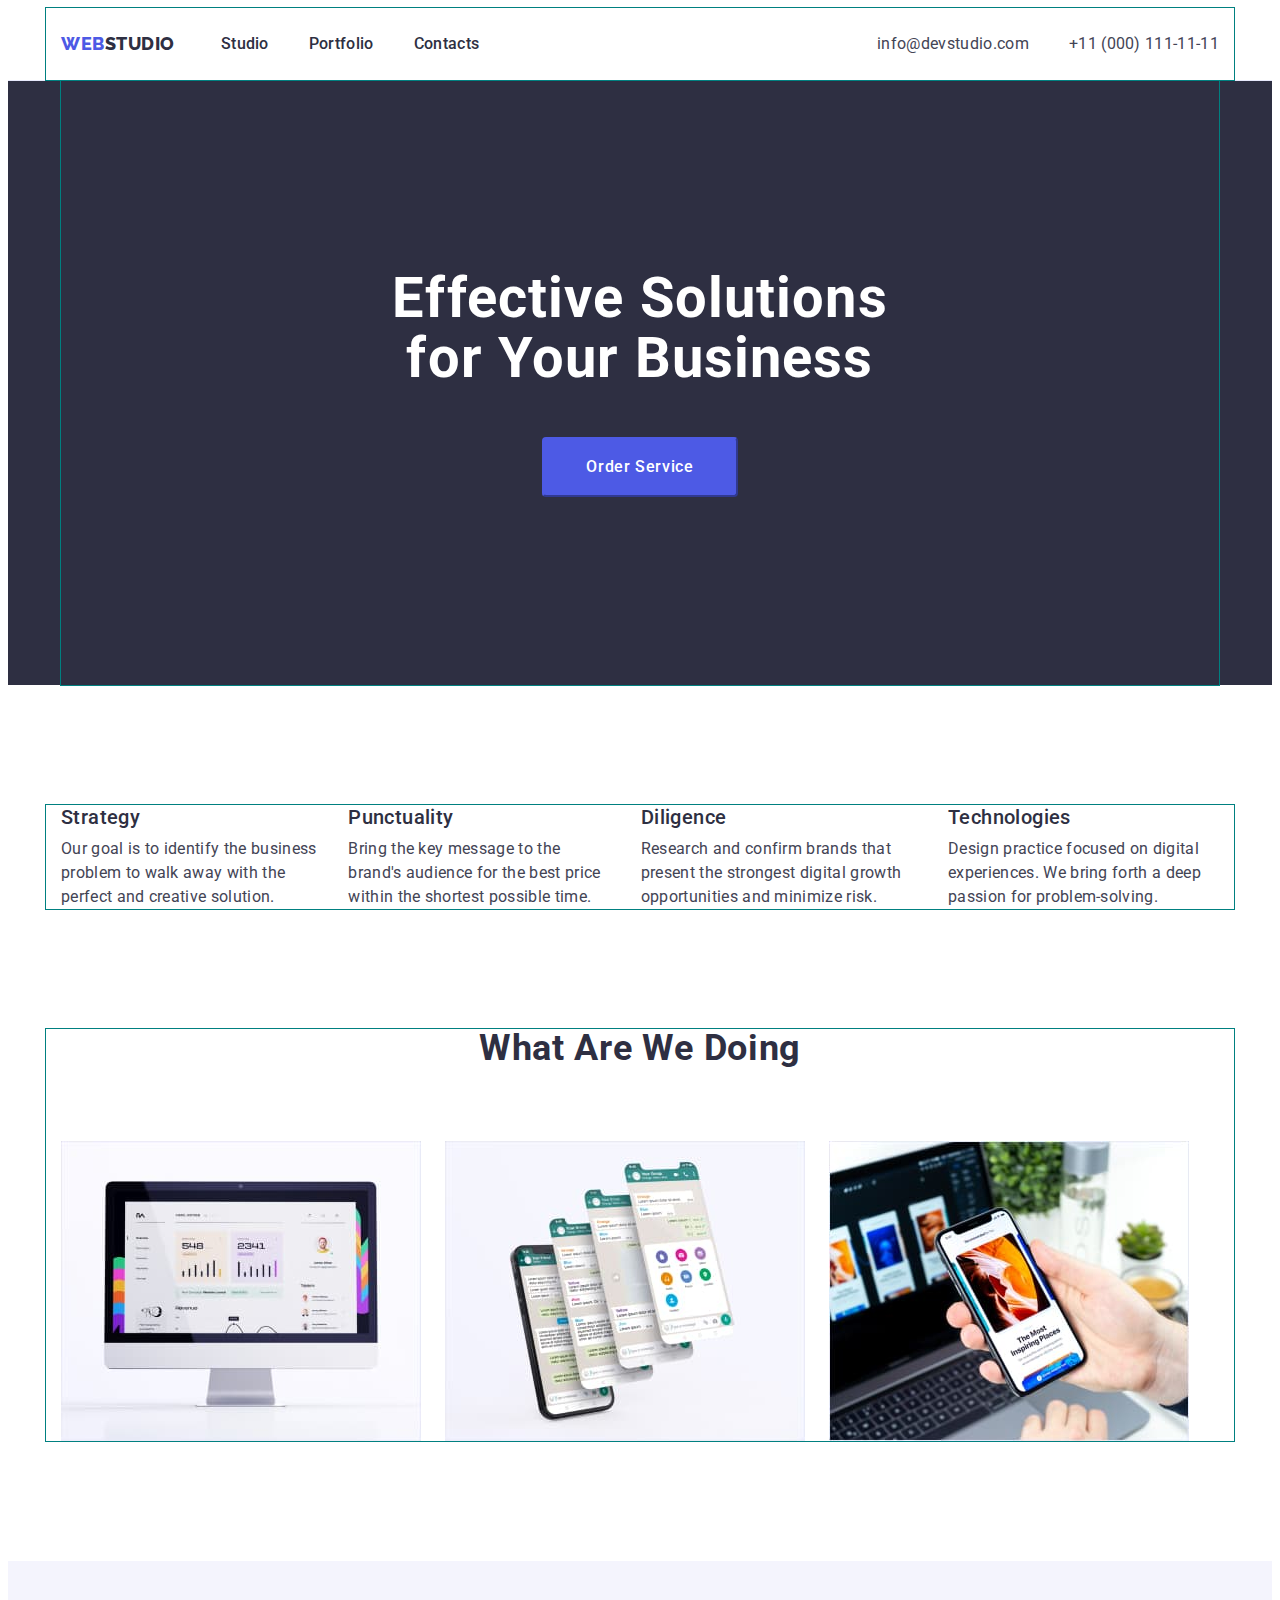
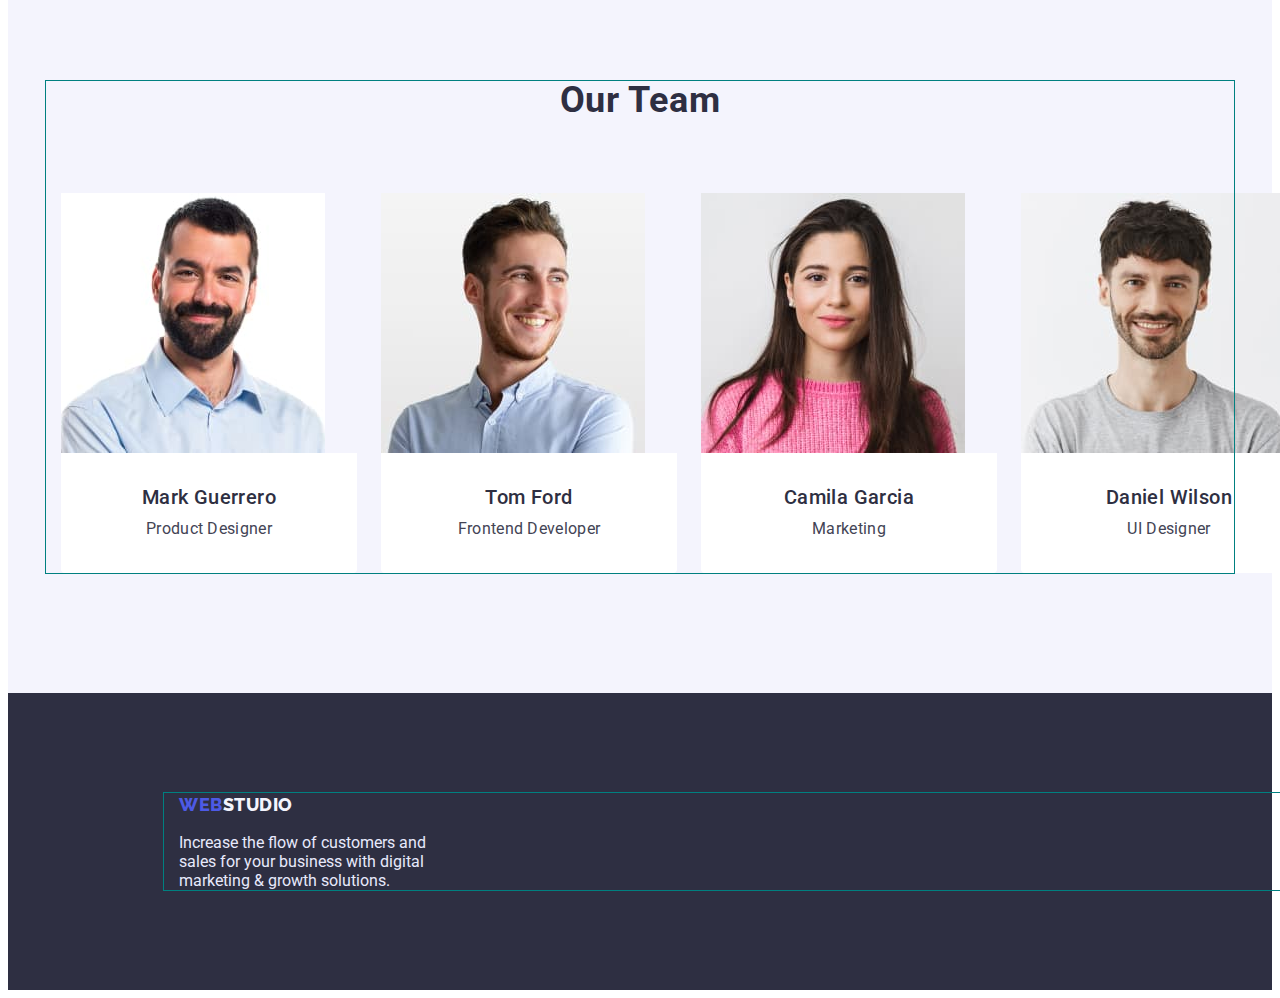
==== index.html @ 3bbf680b "Initial commit" ====
<!DOCTYPE html>
<html lang="en">
	<head>
		<meta charset="UTF-8" />
		<meta http-equiv="X-UA-Compatible" content="IE=edge" />
		<meta name="viewport" content="width=device-width, initial-scale=1.0" />
		<title>WebStudio</title>
		<link rel="preconnect" href="https://fonts.googleapis.com" />
		<link rel="preconnect" href="https://fonts.gstatic.com" crossorigin />
		<link
			href="https://fonts.googleapis.com/css2?family=Raleway:wght@800&family=Roboto:wght@400;500;700;900&display=swap"
			rel="stylesheet"
		/>
		<link
			rel="stylesheet"
			href="https://cdnjs.cloudflare.com/ajax/libs/modern-normalize/1.1.0/modern-normalize.min.css"
			integrity="sha512-wpPYUAdjBVSE4KJnH1VR1HeZfpl1ub8YT/NKx4PuQ5NmX2tKuGu6U/JRp5y+Y8XG2tV+wKQpNHVUX03MfMFn9Q=="
			crossorigin="anonymous"
			referrerpolicy="no-referrer"
		/>
		<link rel="stylesheet" href="./css/styles.css" />
	</head>
	<body>
		<header class="header">
			<div class="container header-content">
				<nav class="header-navigation">
					<a href="./index.html" class="header-logo link logo"><span>Web</span>Studio</a>
					<ul class="header-list list">
						<li class="header-item"><a href="" class="header-link link">Studio</a></li>
						<li class="header-item"><a href="./portfolio.html" class="header-link link">Portfolio</a></li>
						<li class="header-item"><a href="" class="header-link link">Contacts</a></li>
					</ul>
				</nav>

				<!-- Contacts -->
				<address class="header-adress">
					<ul class="header-adress-list list">
						<li><a href="mailto:info@devstudio.com" class="header-mail link">info@devstudio.com</a></li>

						<li><a href="tel:+110001111111" class="header-tel link">+11 (000) 111-11-11</a></li>
					</ul>
				</address>
			</div>
		</header>

		<main>
			<!-- Hero section-->
			<section class="hero">
				<div class="container hero-content">
					<h1 class="hero-title">Effective Solutions for Your Business</h1>
					<button type="button" class="hero-btn btn">Order Service</button>
				</div>
			</section>

			<!-- Our advantages -->

			<section class="advantages section">
				<div class="container">
					<h2 class="visually-hidden">Advantages</h2>
					<ul class="advantages-list list">
						<li class="advantages-item">
							<h3 class="advantages-title title">Strategy</h3>
							<p class="advantages-subtitle subtitle">
								Our goal is to identify the business problem to walk away with the perfect and creative solution.
							</p>
						</li>
						<li class="advantages-item">
							<h3 class="advantages-title title">Punctuality</h3>
							<p class="advantages-subtitle subtitle">
								Bring the key message to the brand's audience for the best price within the shortest possible time.
							</p>
						</li>
						<li class="advantages-item">
							<h3 class="advantages-title title">Diligence</h3>
							<p class="advantages-subtitle subtitle">
								Research and confirm brands that present the strongest digital growth opportunities and minimize risk.
							</p>
						</li>
						<li class="advantages-item">
							<h3 class="advantages-title title">Technologies</h3>
							<p class="advantages-subtitle subtitle subtitle">
								Design practice focused on digital experiences. We bring forth a deep passion for problem-solving.
							</p>
						</li>
					</ul>
				</div>
			</section>

			<!-- What are we doing -->
			<section class="services section">
				<div class="container">
					<h2 class="services-title">What are we doing</h2>
					<ul class="services-list list">
						<li class="services-item">
							<img src="./images/img1.jpg" alt="computer photo" width="360" />
						</li>
						<li class="services-item">
							<img src="./images/img2.jpg" alt="smartphone photo" width="360" />
						</li>
						<li class="services-item">
							<img src="./images/img3.jpg" alt="smartphone and komputer" width="360" />
						</li>
					</ul>
				</div>
			</section>
			<!-- Our team -->
			<section class="team section">
				<div class="container">
					<h2 class="team-title">Our Team</h2>
					<ul class="team-list list">
						<li class="team-item">
							<img src="./images/img4.jpg" alt="Mark Guerrero" width="264" />

							<div class="team-content">
								<h3 class="team-name title">Mark Guerrero</h3>
								<p class="team-post subtitle">Product Designer</p>
							</div>
						</li>
						<li class="team-item">
							<img src="./images/img5.jpg" alt="Tom Ford" width="264" />
							<div class="team-content">
								<h3 class="team-name title">Tom Ford</h3>
								<p class="team-post subtitle">Frontend Developer</p></div
							>
						</li>
						<li class="team-item">
							<img src="./images/img6.jpg" alt="Camila Garcia" width="264" />
							<div class="team-content">
								<h3 class="team-name title">Camila Garcia</h3>
								<p class="team-post subtitle">Marketing</p></div
							>
						</li>
						<li class="team-item">
							<img src="./images/img7.jpg" alt="Daniel Wilson" width="264" />
							<div class="team-content">
								<h3 class="team-name title">Daniel Wilson</h3>
								<p class="team-post subtitle">UI Designer</p></div
							>
						</li>
					</ul>
				</div>
			</section>
		</main>
		<footer class="footer">
			<div class="container">
				<div class="footer-content">
					<a href="./index.html" class="footer-logo link logo"><span>Web</span>Studio</a>
					<p class="footer-text">
						Increase the flow of customers and sales for your business with digital marketing & growth solutions.
					</p>
				</div>
			</div>
		</footer>
	</body>
</html>
---- css/styles.css ----
:root {
	--main-title-color: #2e2f42;
	--main-accent-color: #404bbf;
	--secondary-accent-color: #4d5ae5;
	--background-color-gray: #2e2f42;
	--secondary-title-color: #2e2f42;
	--main-color-hero: #ffffff;
	--background-btn: #e7e9fc;
	--section-team-background: #f4f4fd;
	--footer-logo: #f4f4fd;
	--footer-text: #e7e9fc;
	--btn-hover-focus: #ffffff;
	--background-btn-filtr: #f4f4fd;
	--border-portfolio-items: #e7e9fc;
}
h1,
h2,
h3,
h4,
h5,
h6,
p {
	margin: 0;
}
ul {
	margin: 0;
	padding: 0;
}
img {
	display: block;
	max-width: 100%;
	height: auto;
}
body {
	font-family: "Roboto", sans-serif;
	font-size: 16px;
	color: #434455;
}

/* ----------------------------Common classes--------------------------- */

.container {
	width: 1158px;
	margin: 0 auto;
	padding: 0 15px;
	outline: 1px solid teal;
}
.section {
	padding: 120px 0;
}
.list {
	list-style: none;
}
.link {
	text-decoration: none;
}
.btn {
	cursor: pointer;
	font-family: inherit;
	font-size: 16px;
	font-weight: 500;
	line-height: 1.5;
	letter-spacing: 0.04em;
}
.logo {
	font-family: "Raleway", sans-serif;
	font-weight: 800;
	font-size: 18px;
	line-height: 1.33;
	letter-spacing: 0.03em;
	text-transform: uppercase;
}
.title {
	font-weight: 500;
	font-size: 20px;
	line-height: 1.2;
	letter-spacing: 0.02em;
}
.visually-hidden {
	position: absolute;
	width: 1px;
	height: 1px;
	margin: -1px;
	border: 0;
	padding: 0;
	white-space: nowrap;
	clip-path: inset(100%);
	clip: rect(0 0 0 0);
	overflow: hidden;
}
.subtitle {
	line-height: 1.5;
	letter-spacing: 0.02em;
}

/* ----------------------------------------------------------------Studio---------------------------------------------------------------- */

/* ----------------------------Header--------------------------- */
.header {
	border-bottom: 1px solid var(--footer-text);
}
.header-content {
	display: flex;
	align-items: center;
}
.header-navigation {
	display: flex;
	align-items: center;

	font-weight: 500;
	line-height: 1.5;
	letter-spacing: 0.02em;
	color: var(--secondary-title-color);
}
.header-logo {
	margin-right: 46px;

	color: var(--secondary-title-color);
}
.header-logo > span {
	color: var(--secondary-accent-color);
}
.header-list {
	display: flex;
	gap: 40px;
}
.header-item {
	padding: 24px 0;
}
.header-link {
	padding: 24px 0;

	font-weight: 500;
	line-height: 1.5;
	letter-spacing: 0.02em;
	color: var(--secondary-title-color);
}
.header-link:hover,
.header-link:focus {
	color: var(--main-accent-color);
}
.header-adress {
	margin-left: auto;
}
.header-adress-list {
	display: flex;
}
.header-mail {
	margin-right: 40px;
}
.header-mail,
.header-tel {
	font-style: normal;
	line-height: 1.5;
	letter-spacing: 0.02em;
	color: inherit;
}
.header-mail:hover,
.header-mail:focus {
	color: var(--main-accent-color);
}
.header-tel:hover,
.header-tel:focus {
	color: var(--main-accent-color);
}
.header-tel {
}

/* ----------------------------Hero--------------------------- */

.hero {
	background-color: var(--background-color-gray);
	text-align: center;
}
.hero-content {
	padding: 188px 0 188px;
}
.hero-title {
	width: 496px;
	margin: 0 auto 48px;

	font-weight: 700;
	font-size: 56px;
	line-height: 1.07;
	letter-spacing: 0.02em;
	color: var(--main-color-hero);
}
.hero-btn {
	min-width: 169px;
	padding: 16px 42px;
	border-radius: 4px;
	border-color: var(--secondary-accent-color);

	color: var(--main-color-hero);
	background-color: var(--secondary-accent-color);
}
.hero-btn:hover,
.hero-btn:focus {
	background-color: var(--main-accent-color);
	border-color: var(--main-accent-color);
}

/* ----------------------------Our advantages--------------------------- */

.advantages {
}
.advantages-list {
	display: flex;
}
.advantages-item {
	width: calc((100% -72px) / 4);
}
.advantages-item:not(:last-child) {
	margin-right: 24px;
}
.advantages-title {
	margin-bottom: 8px;

	color: var(--main-title-color);
}
.advantages-subtitle {
}

/* ----------------------------What are we doiing--------------------------- */

.services {
	padding-top: 0;
}
.services-title {
	margin-bottom: 72px;

	font-weight: 700;
	font-size: 36px;
	line-height: 1.11;
	text-align: center;
	letter-spacing: 0.02em;
	text-transform: capitalize;
	color: var(--main-title-color);
}
.services-list {
	display: flex;
}
.services-item {
	width: calc((100% -48px) / 3);
}
.services-item:not(:last-child) {
	margin-right: 24px;
}

/* ----------------------------Our team--------------------------- */

.team {
	background-color: var(--section-team-background);
}
.team-title {
	margin-bottom: 72px;

	font-weight: 700;
	font-size: 36px;
	line-height: 1.11;
	text-align: center;
	letter-spacing: 0.02em;
	text-transform: capitalize;
	color: var(--main-title-color);
}
.team-list {
	display: flex;
}
.team-item {
	width: calc((100% -72xp) / 4);
}
.team-item:not(:last-child) {
	margin-right: 24px;
}
.team-name {
	margin-bottom: 8px;

	color: var(--main-title-color);
}
.team-post {
}
.team-content {
	padding: 32px 16px;
	width: 264px;
	border-radius: 0px 0px 4px 4px;

	text-align: center;
	background-color: var(--main-color-hero);
}

/* ----------------------------Footer--------------------------- */

.footer {
	padding: 100px 156px;

	background: var(--background-color-gray);
}
.footer-text {
	max-width: 264px;

	color: var(--footer-text);
}
.footer-logo {
	display: block;
	margin-bottom: 16px;

	font-family: "Raleway", sans-serif;
	font-weight: 800;
	font-size: 18px;
	line-height: 1.33;
	letter-spacing: 0.03em;
	text-transform: uppercase;
	color: var(--footer-logo);
}
.footer-logo > span {
	color: var(--secondary-accent-color);
}

/* ----------------------------------------------------------------/Studio---------------------------------------------------------------- */

/* ----------------------------------------------------------------Portfolio---------------------------------------------------------------- */

.portfolio {
	padding: 96px 0 120px;
}
.filtr-list {
	display: flex;
	margin-bottom: 72px;
	justify-content: center;
}
.filtr-item {
}
.filtr-item:not(:last-child) {
	margin-right: 24px;
}
.filtr-btn {
	padding: 12px 24px;
	border: 1px solid var(--background-btn);
	border-radius: 4px;

	color: var(--secondary-accent-color);
	background-color: var(--background-btn-filtr);
	border: 1px solid #e7e9fc;
	border-radius: 4px;
}
.filtr-btn:hover,
.filtr-btn:focus {
	border: 1px solid var(--main-accent-color);
	border-radius: 4px;

	color: var(--btn-hover-focus);
	background-color: var(--main-accent-color);
}
.portfolio-list {
	display: flex;
	flex-wrap: wrap;
}
.portfolio-list-kontent {
	padding: 32px 0 32px 16px;
	border: 1px solid var(--border-portfolio-items);
	border-top: none;
}
.portfolio-item {
	width: calc((100% - 48px) / 3);
}
.portfolio-item:not(:nth-child(3n)) {
	margin-right: 24px;
}
.portfolio-item:not(:nth-child(n + 7)) {
	margin-bottom: 48px;
}
.portfolio-title {
	color: var(--main-title-color);
	margin-bottom: 8px;
}
.portfolio-subtitle {
}
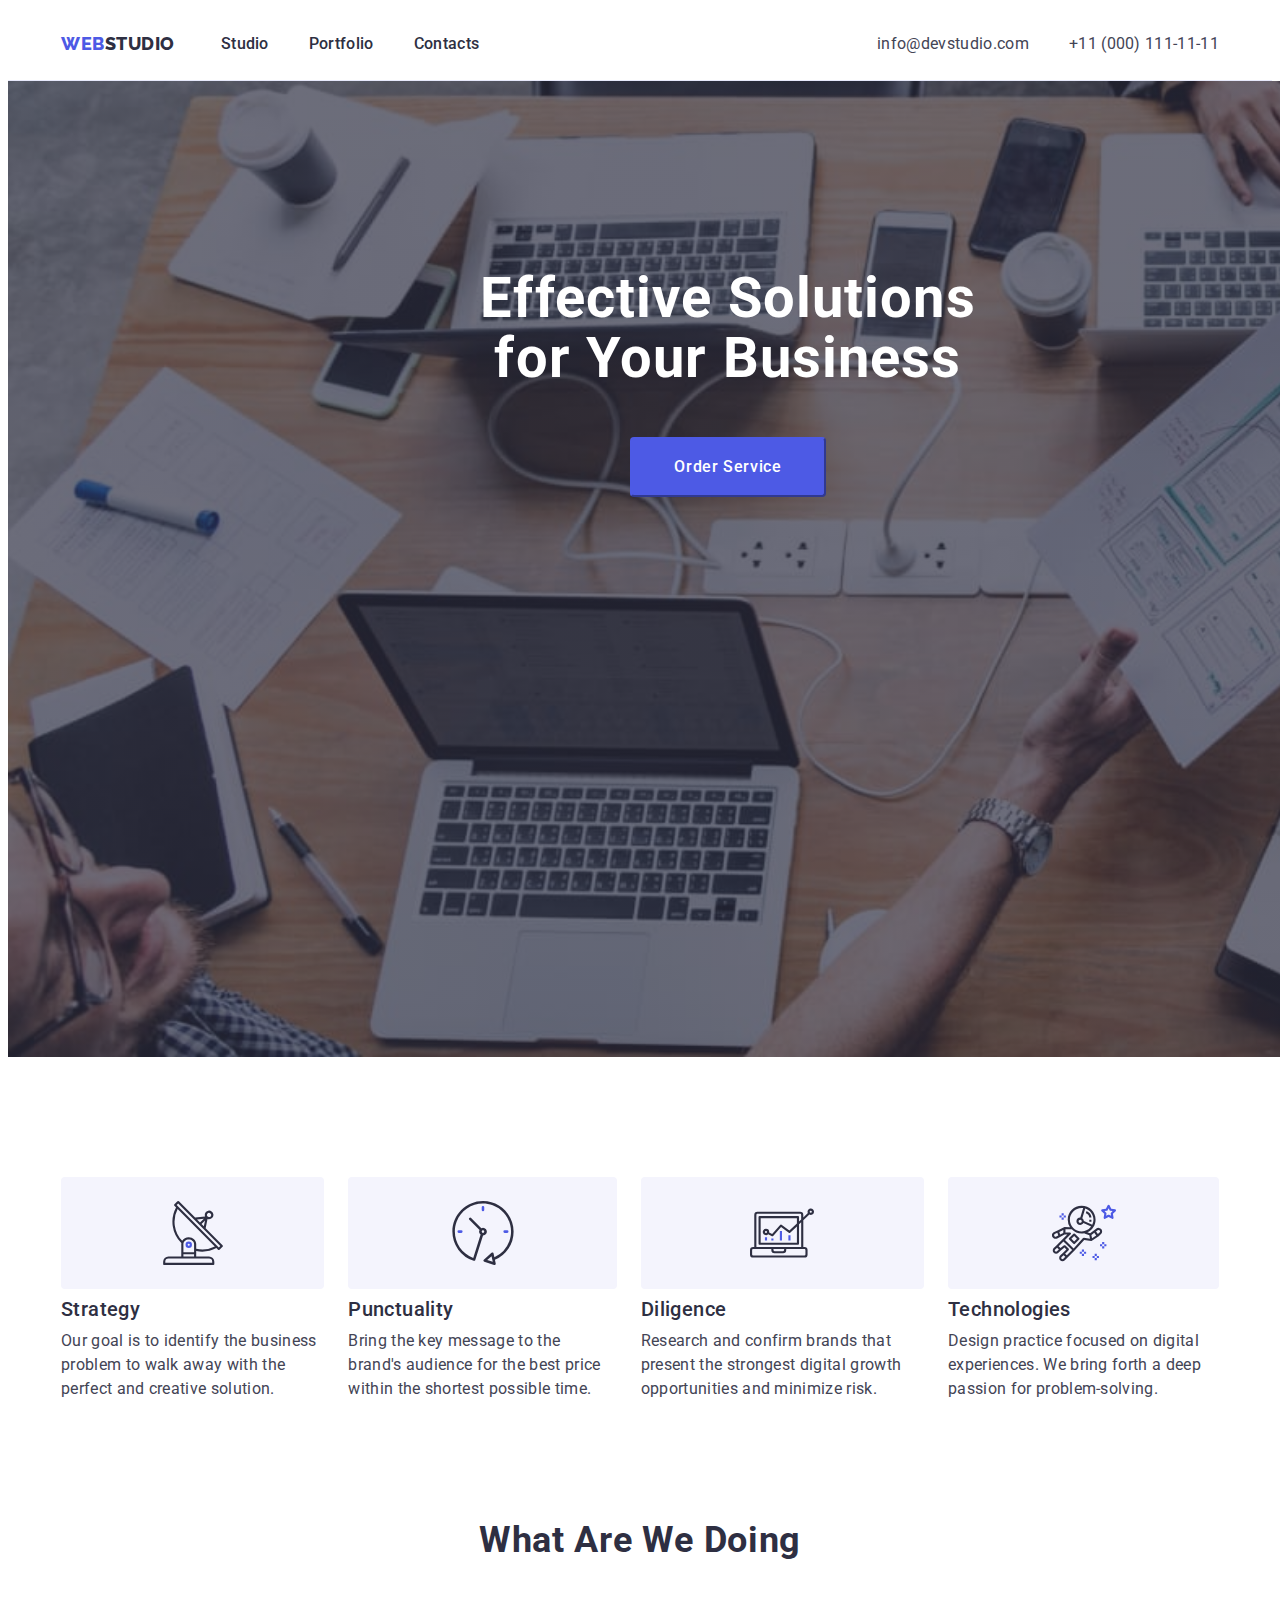
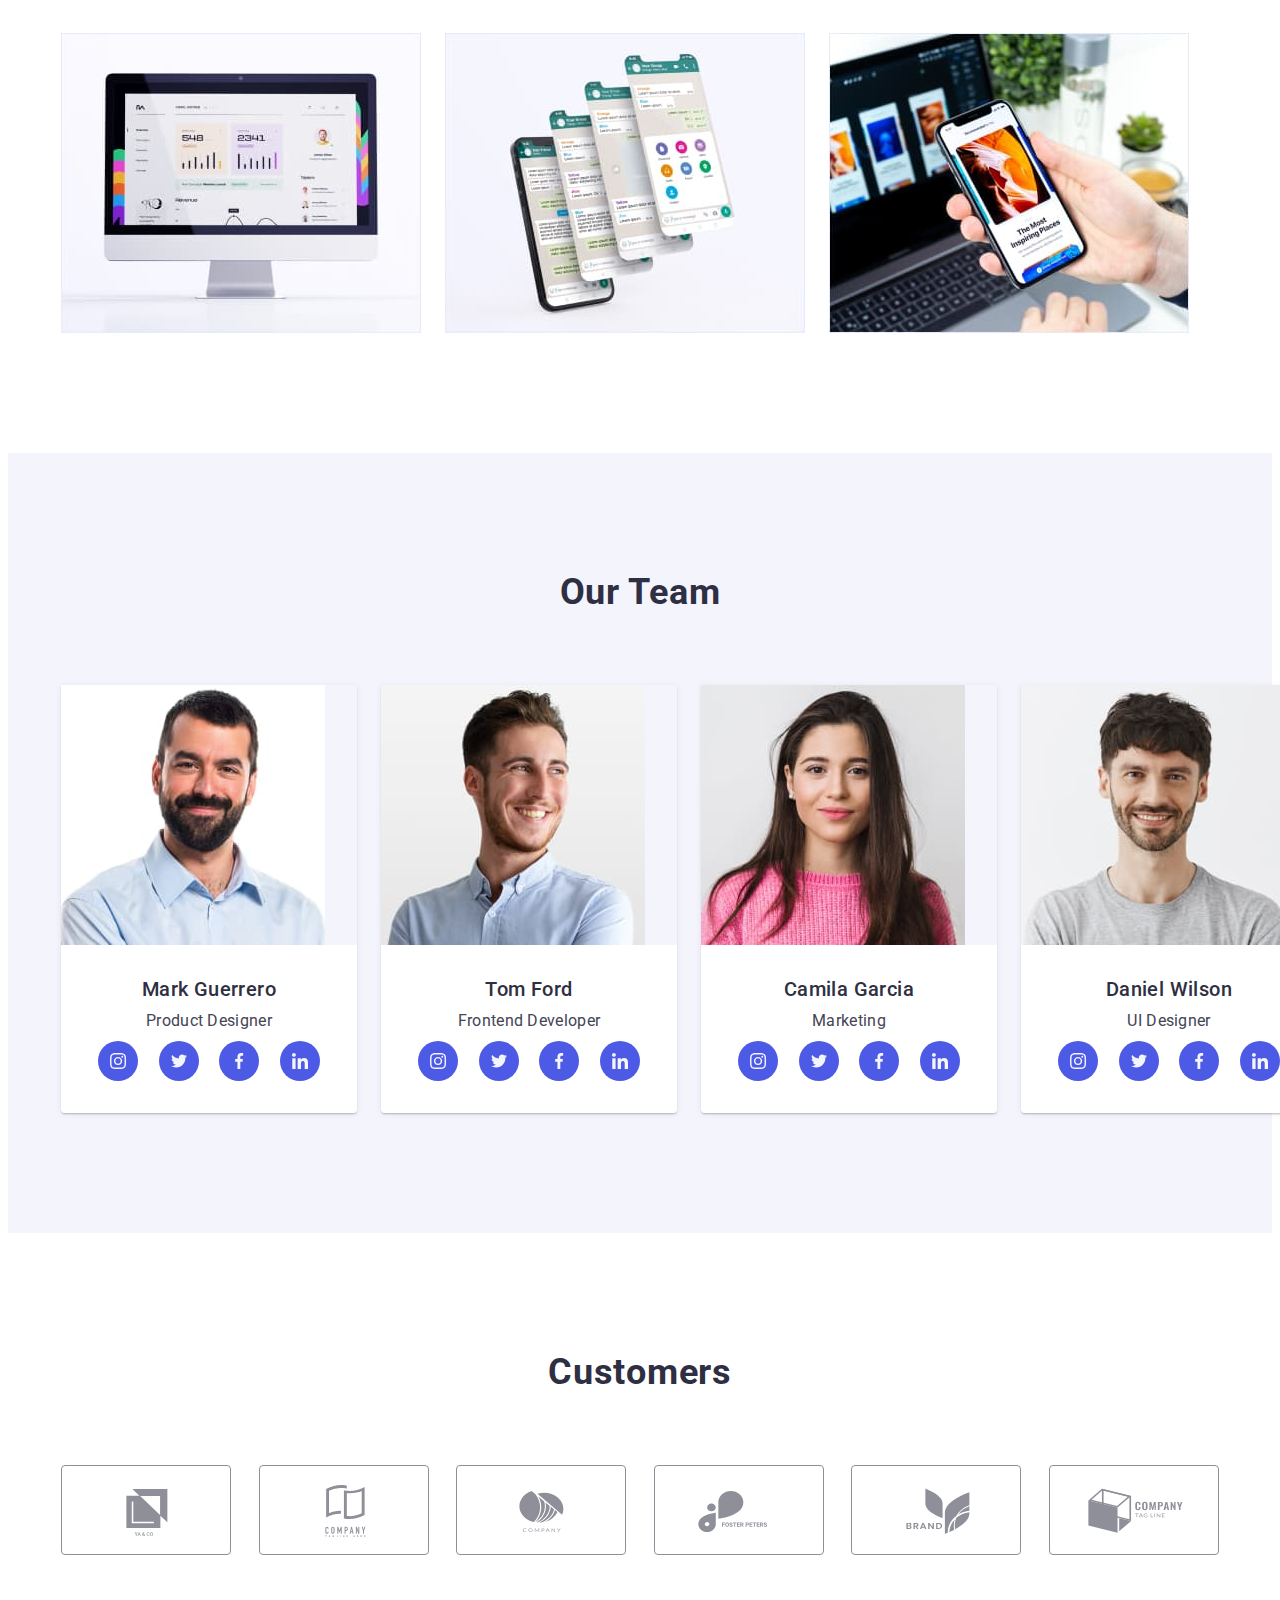
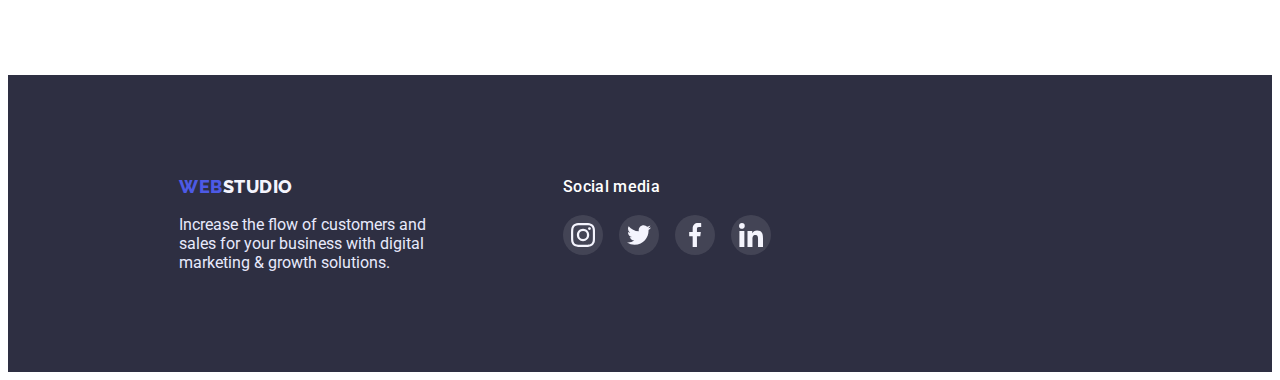
==== commit c1a971b0: "homework4 number1" ====
--- a/index.html
+++ b/index.html
@@ -59,24 +59,41 @@
 					<h2 class="visually-hidden">Advantages</h2>
 					<ul class="advantages-list list">
 						<li class="advantages-item">
+							<div class="advantages-content">
+								<svg class="advantages-icons">
+									<use href="./images/icons.svg#icon-antenna"></use>
+								</svg>
+							</div>
 							<h3 class="advantages-title title">Strategy</h3>
 							<p class="advantages-subtitle subtitle">
 								Our goal is to identify the business problem to walk away with the perfect and creative solution.
 							</p>
 						</li>
 						<li class="advantages-item">
+							<div class="advantages-content">
+								<svg class="advantages-icons">
+									<use href="./images/icons.svg#icon-clock"></use></svg
+							></div>
 							<h3 class="advantages-title title">Punctuality</h3>
 							<p class="advantages-subtitle subtitle">
 								Bring the key message to the brand's audience for the best price within the shortest possible time.
 							</p>
 						</li>
 						<li class="advantages-item">
+							<div class="advantages-content">
+								<svg class="advantages-icons">
+									<use href="./images/icons.svg#icon-diagram"></use></svg
+							></div>
 							<h3 class="advantages-title title">Diligence</h3>
 							<p class="advantages-subtitle subtitle">
 								Research and confirm brands that present the strongest digital growth opportunities and minimize risk.
 							</p>
 						</li>
 						<li class="advantages-item">
+							<div class="advantages-content">
+								<svg class="advantages-icons">
+									<use href="./images/icons.svg#icon-astronaut"></use></svg
+							></div>
 							<h3 class="advantages-title title">Technologies</h3>
 							<p class="advantages-subtitle subtitle subtitle">
 								Design practice focused on digital experiences. We bring forth a deep passion for problem-solving.
@@ -114,28 +131,187 @@
 							<div class="team-content">
 								<h3 class="team-name title">Mark Guerrero</h3>
 								<p class="team-post subtitle">Product Designer</p>
+								<div class="team-icons">
+									<ul class="social-media-list list">
+										<li
+											><a href="https://www.instagram.com/" class="team-bg-icons">
+												<svg class="social-media-item" width="16" height="16">
+													<use href="./images/icons.svg#icon-instagram"></use></svg
+											></a>
+										</li>
+										<li
+											><a href="https://twitter.com/" class="team-bg-icons">
+												<svg class="social-media-item" width="16" height="16">
+													<use href="./images/icons.svg#icon-twitter"></use></svg
+											></a>
+										</li>
+										<li
+											><a href="https://www.facebook.com/" class="team-bg-icons">
+												<svg class="social-media-item" width="16" height="16">
+													<use href="./images/icons.svg#icon-facebook"></use></svg
+											></a>
+										</li>
+										<li
+											><a href="https://www.linkedin.com/" class="team-bg-icons">
+												<svg class="social-media-item" width="16" height="16">
+													<use href="./images/icons.svg#icon-linkedin"></use></svg
+											></a>
+										</li>
+									</ul>
+								</div>
 							</div>
 						</li>
 						<li class="team-item">
 							<img src="./images/img5.jpg" alt="Tom Ford" width="264" />
 							<div class="team-content">
 								<h3 class="team-name title">Tom Ford</h3>
-								<p class="team-post subtitle">Frontend Developer</p></div
-							>
+								<p class="team-post subtitle">Frontend Developer</p
+								><div class="team-icons">
+									<ul class="social-media-list list">
+										<li
+											><a href="https://www.instagram.com/" class="team-bg-icons">
+												<svg class="social-media-item" width="16" height="16">
+													<use href="./images/icons.svg#icon-instagram"></use></svg
+											></a>
+										</li>
+										<li
+											><a href="https://twitter.com/" class="team-bg-icons">
+												<svg class="social-media-item" width="16" height="16">
+													<use href="./images/icons.svg#icon-twitter"></use></svg
+											></a>
+										</li>
+										<li
+											><a href="https://www.facebook.com/" class="team-bg-icons">
+												<svg class="social-media-item" width="16" height="16">
+													<use href="./images/icons.svg#icon-facebook"></use></svg
+											></a>
+										</li>
+										<li
+											><a href="https://www.linkedin.com/" class="team-bg-icons">
+												<svg class="social-media-item" width="16" height="16">
+													<use href="./images/icons.svg#icon-linkedin"></use></svg
+											></a>
+										</li>
+									</ul> </div
+							></div>
 						</li>
 						<li class="team-item">
 							<img src="./images/img6.jpg" alt="Camila Garcia" width="264" />
 							<div class="team-content">
 								<h3 class="team-name title">Camila Garcia</h3>
-								<p class="team-post subtitle">Marketing</p></div
-							>
+								<p class="team-post subtitle">Marketing</p
+								><div class="team-icons">
+									<ul class="social-media-list list">
+										<li
+											><a href="https://www.instagram.com/" class="team-bg-icons">
+												<svg class="social-media-item" width="16" height="16">
+													<use href="./images/icons.svg#icon-instagram"></use></svg
+											></a>
+										</li>
+										<li
+											><a href="https://twitter.com/" class="team-bg-icons">
+												<svg class="social-media-item" width="16" height="16">
+													<use href="./images/icons.svg#icon-twitter"></use></svg
+											></a>
+										</li>
+										<li
+											><a href="https://www.facebook.com/" class="team-bg-icons">
+												<svg class="social-media-item" width="16" height="16">
+													<use href="./images/icons.svg#icon-facebook"></use></svg
+											></a>
+										</li>
+										<li
+											><a href="https://www.linkedin.com/" class="team-bg-icons">
+												<svg class="social-media-item" width="16" height="16">
+													<use href="./images/icons.svg#icon-linkedin"></use></svg
+											></a>
+										</li>
+									</ul> </div
+							></div>
 						</li>
 						<li class="team-item">
 							<img src="./images/img7.jpg" alt="Daniel Wilson" width="264" />
 							<div class="team-content">
 								<h3 class="team-name title">Daniel Wilson</h3>
-								<p class="team-post subtitle">UI Designer</p></div
-							>
+								<p class="team-post subtitle">UI Designer</p
+								><div class="team-icons">
+									<ul class="social-media-list list">
+										<li
+											><a href="https://www.instagram.com/" class="team-bg-icons">
+												<svg class="social-media-item" width="16" height="16">
+													<use href="./images/icons.svg#icon-instagram"></use></svg
+											></a>
+										</li>
+										<li
+											><a href="https://twitter.com/" class="team-bg-icons">
+												<svg class="social-media-item" width="16" height="16">
+													<use href="./images/icons.svg#icon-twitter"></use></svg
+											></a>
+										</li>
+										<li
+											><a href="https://www.facebook.com/" class="team-bg-icons">
+												<svg class="social-media-item" width="16" height="16">
+													<use href="./images/icons.svg#icon-facebook"></use></svg
+											></a>
+										</li>
+										<li
+											><a href="https://www.linkedin.com/" class="team-bg-icons">
+												<svg class="social-media-item" width="16" height="16">
+													<use href="./images/icons.svg#icon-linkedin"></use></svg
+											></a>
+										</li>
+									</ul> </div
+							></div>
+						</li>
+					</ul>
+				</div>
+			</section>
+			<!-- Customers -->
+			<section class="section">
+				<div class="container">
+					<h2 class="clients-title">Customers</h2>
+					<ul class="cliets-list list">
+						<li class="clients-item">
+							<a href="/" class="clients-link link">
+								<svg class="clients-icon" width="41" height="47">
+									<use href="./images/icons.svg#icon-company1"></use>
+								</svg>
+							</a>
+						</li>
+						<li class="clients-item">
+							<a href="/" class="clients-link link">
+								<svg class="clients-icon" width="40" height="52">
+									<use href="./images/icons.svg#icon-company2"></use>
+								</svg>
+							</a>
+						</li>
+						<li class="clients-item">
+							<a href="/" class="clients-link link">
+								<svg class="clients-icon" width="44" height="41">
+									<use href="./images/icons.svg#icon-company3"></use>
+								</svg>
+							</a>
+						</li>
+						<li class="clients-item">
+							<a href="/" class="clients-link link">
+								<svg class="clients-icon" width="104" height="56">
+									<use href="./images/icons.svg#icon-company4"></use>
+								</svg>
+							</a>
+						</li>
+						<li class="clients-item">
+							<a href="/" class="clients-link link">
+								<svg class="clients-icon" width="63" height="45">
+									<use href="./images/icons.svg#icon-company5"></use>
+								</svg>
+							</a>
+						</li>
+						<li class="clients-item">
+							<a href="/" class="clients-link link">
+								<svg class="clients-icon" width="94" height="45">
+									<use href="./images/icons.svg#icon-company6"></use>
+								</svg>
+							</a>
 						</li>
 					</ul>
 				</div>
@@ -144,10 +320,44 @@
 		<footer class="footer">
 			<div class="container">
 				<div class="footer-content">
-					<a href="./index.html" class="footer-logo link logo"><span>Web</span>Studio</a>
-					<p class="footer-text">
-						Increase the flow of customers and sales for your business with digital marketing & growth solutions.
-					</p>
+					<div
+						><a href="./index.html" class="footer-logo link logo"><span>Web</span>Studio</a>
+						<p class="footer-text">
+							Increase the flow of customers and sales for your business with digital marketing & growth solutions.
+						</p>
+					</div>
+					<div class="footer-social-media"
+						><h2 class="footer-title">Social media</h2>
+						<ul class="footer-icons-list list">
+							<li class="footer-item">
+								<a href="https://www.instagram.com/" class="footer-link">
+									<svg class="social-media-item" width="24" height="24">
+										<use href="./images/icons.svg#icon-instagram"></use>
+									</svg>
+								</a>
+							</li>
+							<li>
+								<a href="https://twitter.com/" class="footer-link">
+									<svg class="social-media-item" width="24" height="24">
+										<use href="./images/icons.svg#icon-twitter"></use>
+									</svg>
+								</a>
+							</li>
+							<li class="footer-item">
+								<a href="https://www.facebook.com/" class="footer-link">
+									<svg class="social-media-item" width="24" height="24">
+										<use href="./images/icons.svg#icon-facebook"></use>
+									</svg>
+								</a>
+							</li>
+							<li class="footer-item">
+								<a href="https://www.linkedin.com/" class="footer-link">
+									<svg class="social-media-item" width="24" height="24">
+										<use href="./images/icons.svg#icon-linkedin"></use>
+									</svg>
+								</a>
+							</li> </ul
+					></div>
 				</div>
 			</div>
 		</footer>
--- a/css/styles.css
+++ b/css/styles.css
@@ -12,6 +12,9 @@
 	--btn-hover-focus: #ffffff;
 	--background-btn-filtr: #f4f4fd;
 	--border-portfolio-items: #e7e9fc;
+	--icons-color: #8e8f99;
+	--bg-icons-footer: rgba(255, 255, 255, 0.1);
+	--bg-hover-icons-footer: #31d0aa;
 }
 h1,
 h2,
@@ -43,7 +46,7 @@
 	width: 1158px;
 	margin: 0 auto;
 	padding: 0 15px;
-	outline: 1px solid teal;
+	/* outline: 1px solid teal; */
 }
 .section {
 	padding: 120px 0;
@@ -62,6 +65,7 @@
 	line-height: 1.5;
 	letter-spacing: 0.04em;
 }
+
 .logo {
 	font-family: "Raleway", sans-serif;
 	font-weight: 800;
@@ -169,11 +173,17 @@
 /* ----------------------------Hero--------------------------- */
 
 .hero {
-	background-color: var(--background-color-gray);
 	text-align: center;
 }
 .hero-content {
+	background-color: rgba(46, 47, 66, 0.7);
 	padding: 188px 0 188px;
+	background-image: linear-gradient(to right, rgba(46, 47, 66, 0.7), rgba(46, 47, 66, 0.7)), url(../images/bg-hero.jpg);
+
+	background-repeat: no-repeat;
+	width: 1440px;
+	background-size: cover;
+	height: 600px;
 }
 .hero-title {
 	width: 496px;
@@ -220,6 +230,22 @@
 }
 .advantages-subtitle {
 }
+.advantages-content {
+	display: flex;
+	justify-content: center;
+	align-items: center;
+	background: var(--section-team-background);
+	border-radius: 4px;
+	margin-bottom: 8px;
+	/* padding: 24px 100px; */
+
+	height: 112px;
+}
+
+.advantages-icons {
+	width: 64px;
+	height: 64px;
+}
 
 /* ----------------------------What are we doiing--------------------------- */
 
@@ -267,6 +293,8 @@
 	display: flex;
 }
 .team-item {
+	border-radius: 0px 0px 4px 4px;
+	box-shadow: 0px 1px 6px rgba(46, 47, 66, 0.08), 0px 1px 1px rgba(46, 47, 66, 0.16), 0px 2px 1px rgba(46, 47, 66, 0.08);
 	width: calc((100% -72xp) / 4);
 }
 .team-item:not(:last-child) {
@@ -278,6 +306,7 @@
 	color: var(--main-title-color);
 }
 .team-post {
+	margin-bottom: 8px;
 }
 .team-content {
 	padding: 32px 16px;
@@ -286,6 +315,70 @@
 
 	text-align: center;
 	background-color: var(--main-color-hero);
+}
+.social-media-list {
+	display: flex;
+	justify-content: space-evenly;
+}
+
+.team-bg-icons {
+	display: flex;
+	width: 40px;
+	height: 40px;
+	background-color: var(--secondary-accent-color);
+	border-radius: 50%;
+	align-items: center;
+	justify-content: center;
+}
+.team-bg-icons:hover,
+.team-bg-icons:focus {
+	background-color: var(--main-accent-color);
+}
+.social-media-item {
+	align-items: center;
+}
+/* ----------------------------Customers--------------------------- */
+.clients-title {
+	margin-bottom: 72px;
+
+	font-weight: 700;
+	font-size: 36px;
+	line-height: 1.11;
+	text-align: center;
+	letter-spacing: 0.02em;
+	text-transform: capitalize;
+	color: var(--main-title-color);
+}
+.cliets-list {
+	display: flex;
+	justify-content: space-between;
+	align-items: center;
+}
+
+.clients-item {
+}
+.clients-link {
+	display: flex;
+	min-width: 168px;
+	min-height: 88px;
+	justify-content: center;
+	align-items: center;
+
+	border: 1px solid var(--icons-color);
+	border-radius: 4px;
+}
+.clients-link:hover,
+.clients-link:focus {
+	border-color: var(--main-accent-color);
+}
+
+.clients-icon {
+	width: 104px;
+	height: 56px;
+	fill: var(--icons-color);
+}
+.clients-icon:hover {
+	fill: var(--main-accent-color);
 }
 
 /* ----------------------------Footer--------------------------- */
@@ -316,6 +409,44 @@
 	color: var(--secondary-accent-color);
 }
 
+.footer-title {
+	margin-bottom: 16px;
+	font-weight: 500;
+	font-size: 16px;
+	line-height: 1.5;
+	letter-spacing: 0.02em;
+
+	color: var(--main-color-hero);
+}
+
+.footer-content {
+	display: flex;
+}
+.footer-social {
+}
+.footer-icons-list {
+	min-width: 208px;
+	display: flex;
+	justify-content: space-between;
+}
+.footer-item {
+}
+.footer-link {
+	display: flex;
+	align-items: center;
+	justify-content: center;
+	width: 40px;
+	height: 40px;
+	border-radius: 50%;
+	background-color: var(--bg-icons-footer);
+}
+.footer-link:hover,
+.footer-link:focus {
+	background-color: var(--bg-hover-icons-footer);
+}
+.footer-social-media {
+	margin-left: 120px;
+}
 /* ----------------------------------------------------------------/Studio---------------------------------------------------------------- */
 
 /* ----------------------------------------------------------------Portfolio---------------------------------------------------------------- */
@@ -347,6 +478,7 @@
 .filtr-btn:focus {
 	border: 1px solid var(--main-accent-color);
 	border-radius: 4px;
+	box-shadow: 0px 3px 1px rgba(0, 0, 0, 0.1), 0px 2px 1px rgba(0, 0, 0, 0.08), 0px 2px 2px rgba(0, 0, 0, 0.12);
 
 	color: var(--btn-hover-focus);
 	background-color: var(--main-accent-color);
@@ -369,6 +501,9 @@
 .portfolio-item:not(:nth-child(n + 7)) {
 	margin-bottom: 48px;
 }
+.portfolio-item:hover {
+	box-shadow: 0px 1px 6px rgba(46, 47, 66, 0.08), 0px 1px 1px rgba(46, 47, 66, 0.16), 0px 2px 1px rgba(46, 47, 66, 0.08);
+}
 .portfolio-title {
 	color: var(--main-title-color);
 	margin-bottom: 8px;
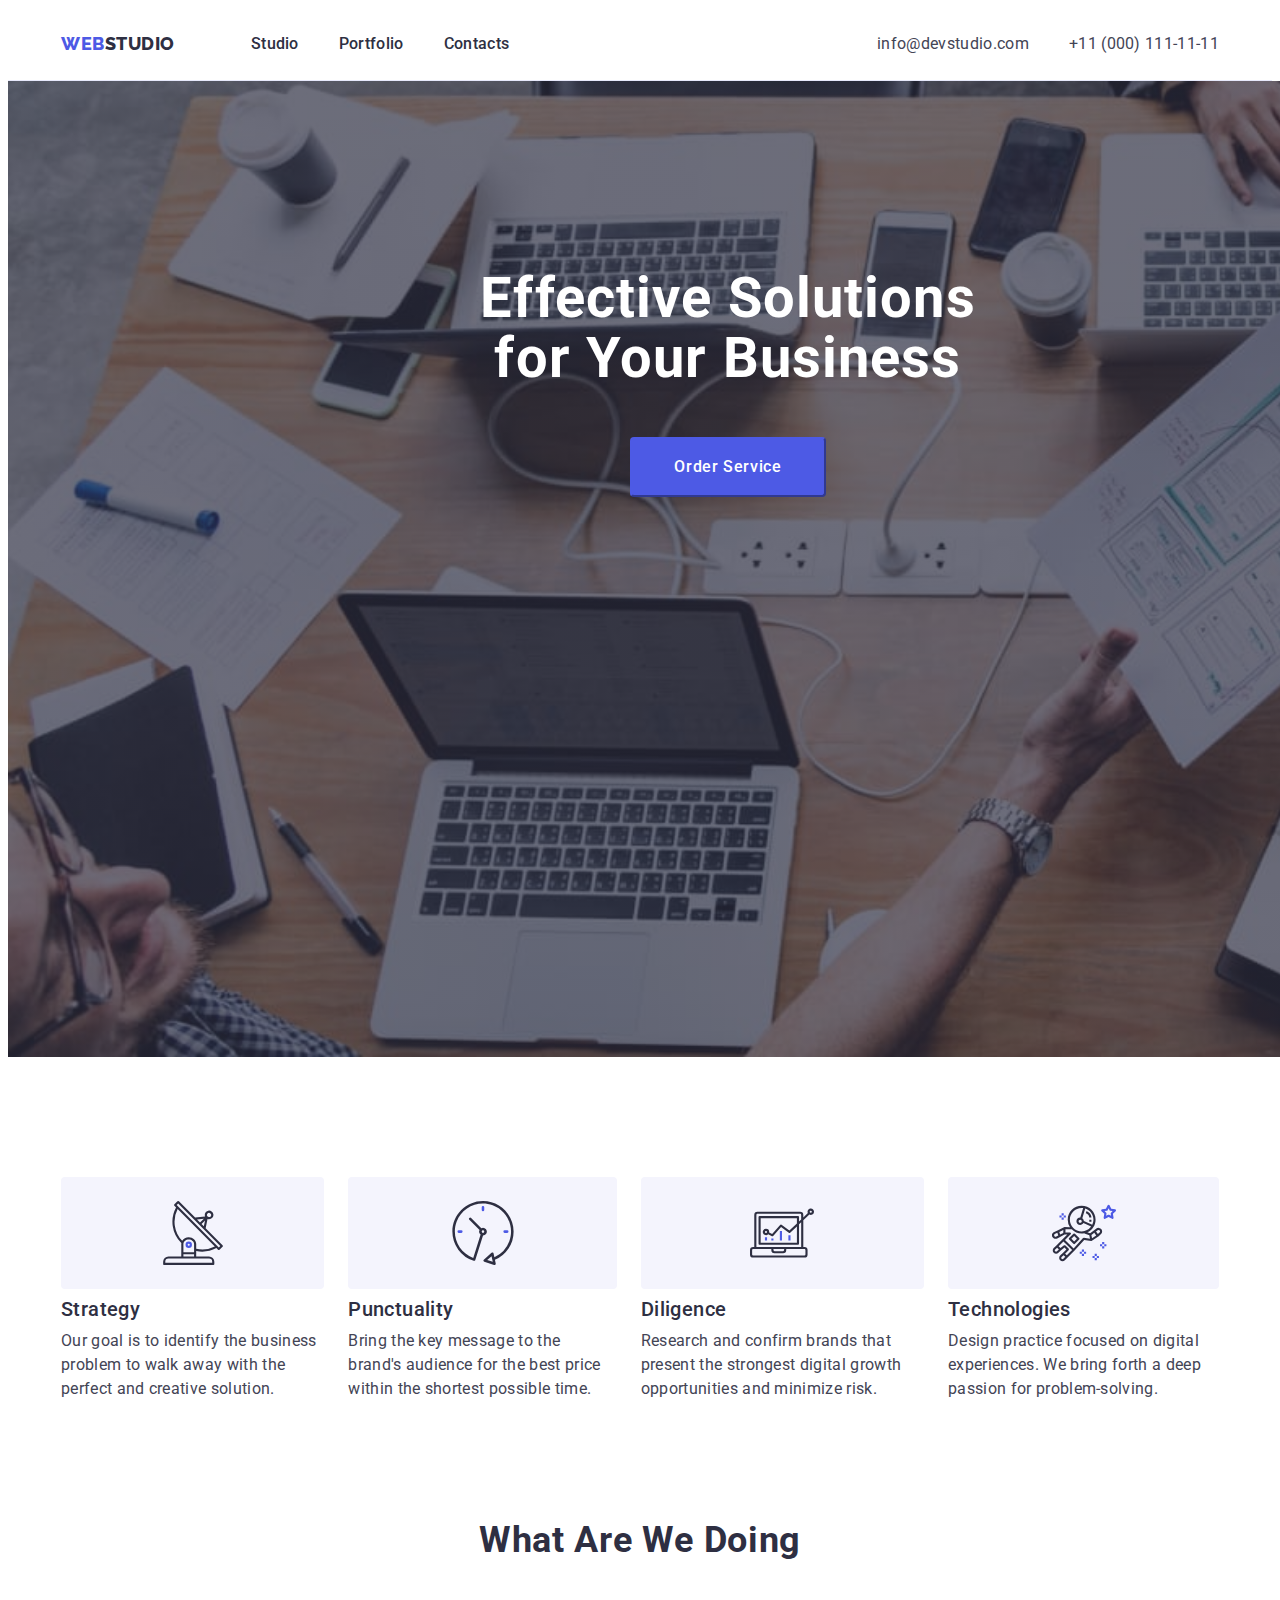
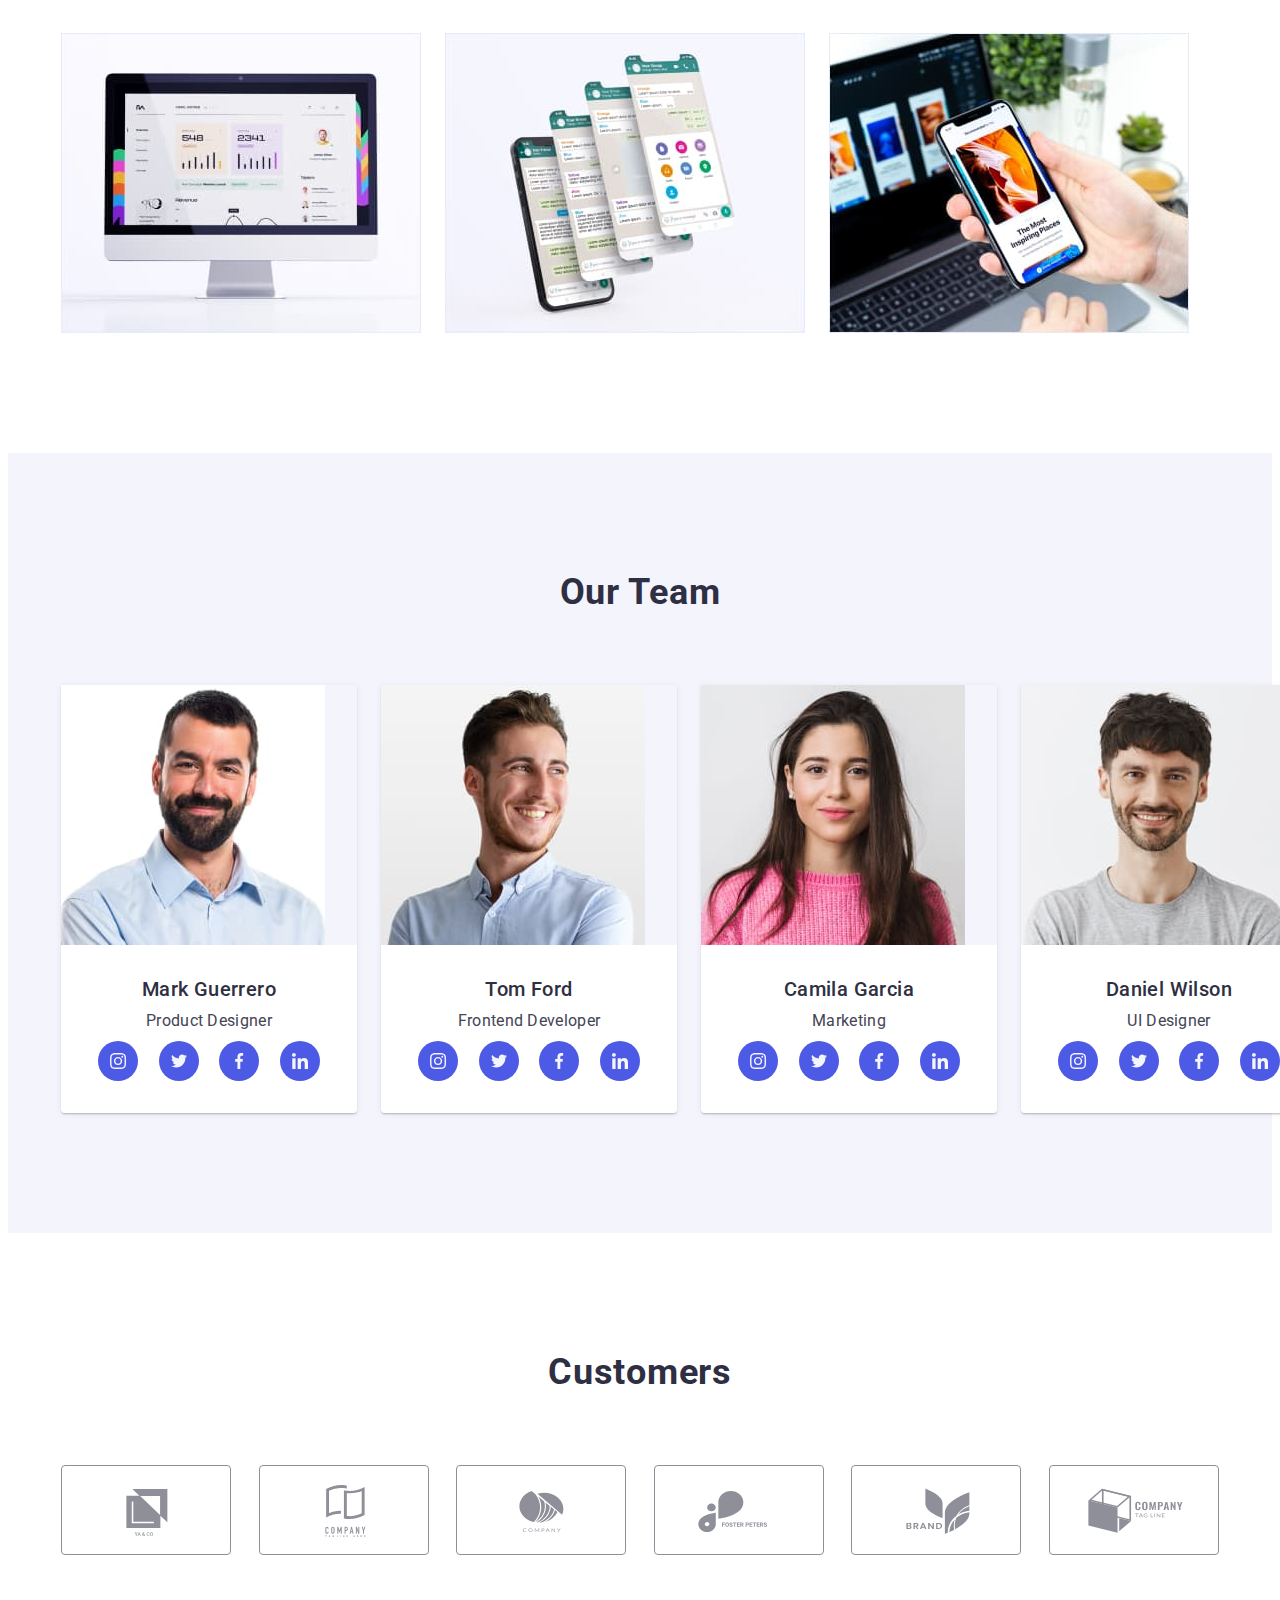
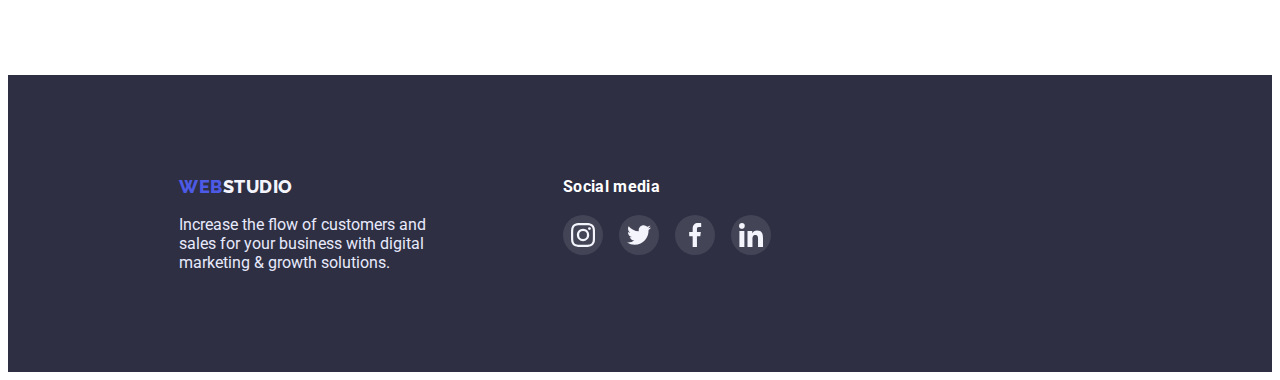
==== commit 020dad83: "Прийняте дз4" ====
--- a/index.html
+++ b/index.html
@@ -327,7 +327,7 @@
 						</p>
 					</div>
 					<div class="footer-social-media"
-						><h2 class="footer-title">Social media</h2>
+						><p class="footer-subtitle"><b>Social media</b></p>
 						<ul class="footer-icons-list list">
 							<li class="footer-item">
 								<a href="https://www.instagram.com/" class="footer-link">
--- a/css/styles.css
+++ b/css/styles.css
@@ -117,7 +117,7 @@
 	color: var(--secondary-title-color);
 }
 .header-logo {
-	margin-right: 46px;
+	margin-right: 76px;
 
 	color: var(--secondary-title-color);
 }
@@ -409,10 +409,8 @@
 	color: var(--secondary-accent-color);
 }
 
-.footer-title {
+.footer-subtitle {
 	margin-bottom: 16px;
-	font-weight: 500;
-	font-size: 16px;
 	line-height: 1.5;
 	letter-spacing: 0.02em;
 
@@ -492,6 +490,13 @@
 	border: 1px solid var(--border-portfolio-items);
 	border-top: none;
 }
+.portfolio-link {
+	display: block;
+}
+.portfolio-link:hover,
+.portfolio-link:focus {
+	box-shadow: 0px 1px 6px rgba(46, 47, 66, 0.08), 0px 1px 1px rgba(46, 47, 66, 0.16), 0px 2px 1px rgba(46, 47, 66, 0.08);
+}
 .portfolio-item {
 	width: calc((100% - 48px) / 3);
 }
@@ -500,9 +505,6 @@
 }
 .portfolio-item:not(:nth-child(n + 7)) {
 	margin-bottom: 48px;
-}
-.portfolio-item:hover {
-	box-shadow: 0px 1px 6px rgba(46, 47, 66, 0.08), 0px 1px 1px rgba(46, 47, 66, 0.16), 0px 2px 1px rgba(46, 47, 66, 0.08);
 }
 .portfolio-title {
 	color: var(--main-title-color);
